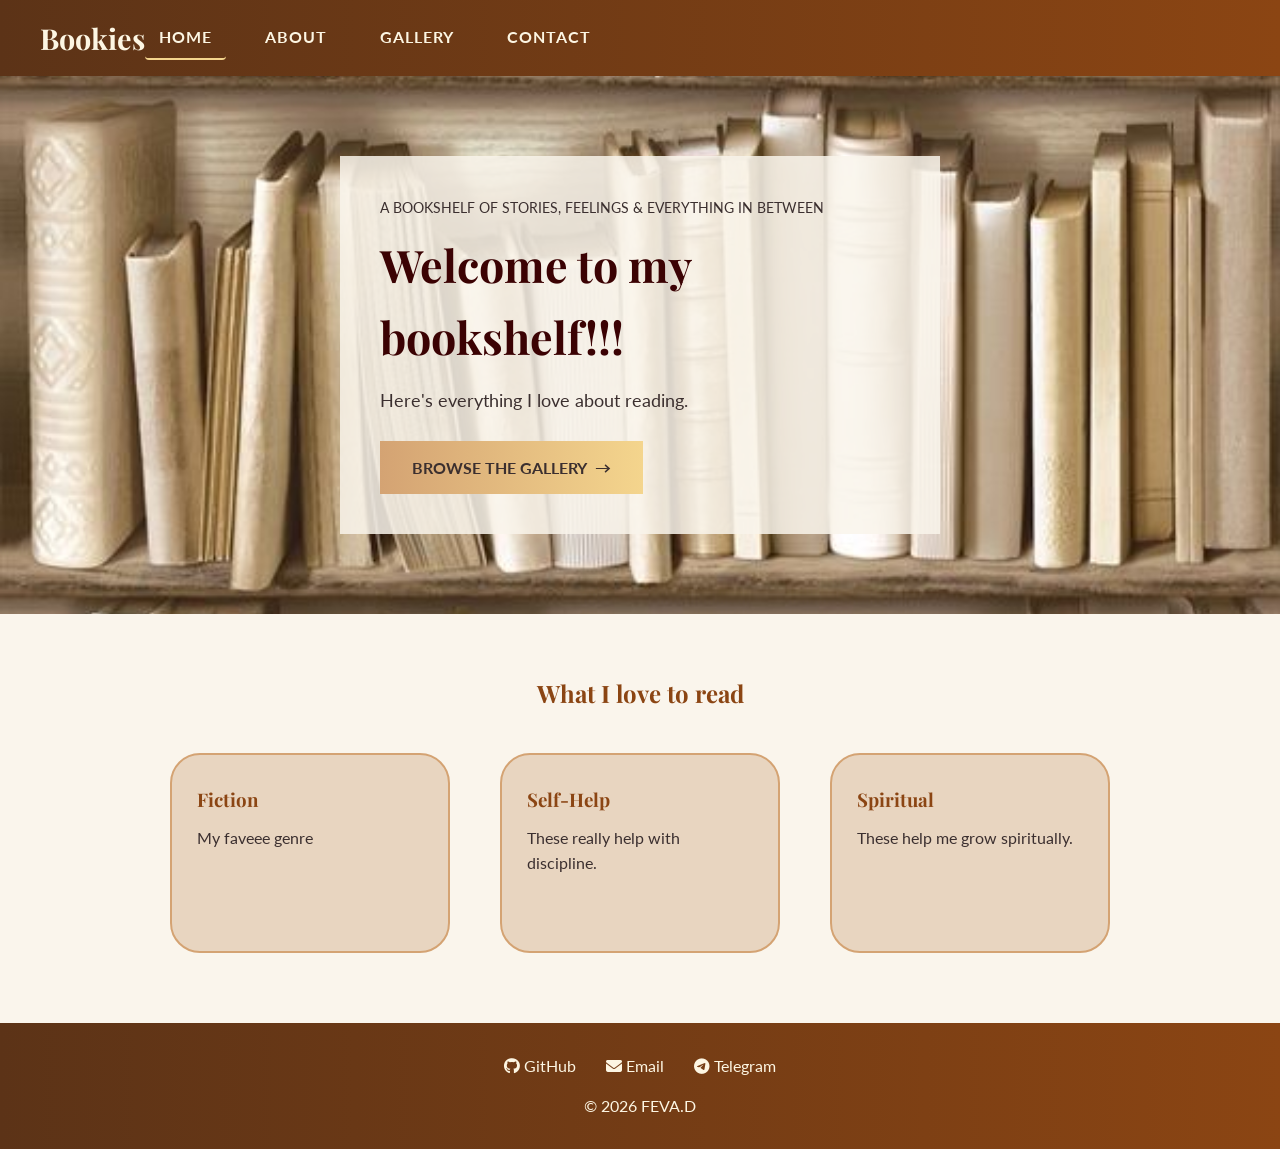
==== index.html @ 8496bc6e "add home page with hero, cards and base styles" ====
<!DOCTYPE html>
<html lang="en">
<head>
  <meta charset="UTF-8">
  <meta name="viewport" content="width=device-width, initial-scale=1.0">
  <title>Bookies</title>

  <!-- Google Fonts: Playfair Display (headings) + Lato (body text) -->
  <link rel="preconnect" href="https://fonts.googleapis.com">
  <link rel="preconnect" href="https://fonts.gstatic.com" crossorigin>
  <link href="https://fonts.googleapis.com/css2?family=Lato:wght@400;700&family=Playfair+Display:wght@400;700&display=swap" rel="stylesheet">
  <link rel="stylesheet" href="https://cdnjs.cloudflare.com/ajax/libs/font-awesome/6.4.0/css/all.min.css">

  <!-- Link to our CSS file -->
  <link rel="stylesheet" href="style.css">
</head>

<body>

  <!-- HEADER -->
  <header>
    <h1>Bookies</h1>
    <nav>
      <a href="index.html" class="active">Home</a>
      <a href="about.html">About</a>
      <a href="gallery.html">Gallery</a>
      <a href="contact.html">Contact</a>
    </nav>
  </header>

  <!-- MAIN -->
  <main>

    <!-- HERO: big banner with a background image -->
    <section class="hero">
      <div class="hero-box">
        <p class="tagline">A bookshelf of stories, feelings &amp; everything in between</p>
        <h2>Welcome to my bookshelf!!!</h2>
        <p>Here's everything I love about reading.</p>
        <a href="gallery.html" class="btn">Browse the gallery</a>
      </div>
    </section>

    <!-- FEATURES: three oval cards -->
    <section class="features">
      <h2>What I love to read</h2>

      <div class="card-row">

        <div class="card">
          <h3>Fiction</h3>
          <p>My faveee genre</p>
        </div>

        <div class="card">
          <h3>Self-Help</h3>
          <p>These really help with discipline.</p>
        </div>

        <div class="card">
          <h3>Spiritual</h3>
          <p>These help me grow spiritually.</p>
        </div>

      </div>
    </section>

  </main>

  <!-- FOOTER -->
  <footer>
    <div class="footer-links">
      <a href="https://github.com/fevendesta" target="_blank" title="Open my GitHub in a new tab"><i class="fa-brands fa-github"></i> GitHub</a>
      <a href="mailto:destafeven905@gmail.com" title="Send me an email"><i class="fa-solid fa-envelope"></i> Email</a>
      <a href="https://t.me/fevaDesta" target="_blank" title="Message me on Telegram"><i class="fa-brands fa-telegram"></i> Telegram</a>
    </div>
    <p>&copy; 2026 FEVA.D</p>
  </footer>

</body>
</html>
---- style.css ----
/* home page */
* {
  margin: 0;
  padding: 0;
  box-sizing: border-box; /* padding and border stay inside the width */
}

/* base style: Lato for body text, Playfair Display for headings */
body {
  font-family: "Lato", Arial, sans-serif;
  font-size: 1rem;
  line-height: 1.6; /* space between lines */
  color: #3b2f2f; /* text color #1: dark brown */
  background-color: #faf5ec;
}

h1, h2, h3 {
  font-family: "Playfair Display", Georgia, serif;
  font-weight: 700;
  color: #8b4513; /* text color #2: warm brown */
}

/* header and navigation */
header {
  display: flex;
  align-items: center; /* vertically centers my items */
  padding: 15px 40px;
  background: linear-gradient(to right, #5c3317, #8b4513);
  position: sticky;
  top: 0; /* stays at the top when scrolling */
  z-index: 100;
}

header h1 {
  color: #fdf6e3;
  font-size: 1.8rem;
}

nav {
  display: flex;
  gap: 25px;
}

nav a {
  text-decoration: none; /* removes the underline */
  text-transform: uppercase;
  font-weight: 700;
  letter-spacing: 1px;
  padding: 8px 14px;
  border-radius: 4px;
  transition: background-color 0.3s ease, color 0.3s ease;
}

/* link states: keep this order (L, V, H, A) */
nav a:link {
  color: #fdf6e3;
}
nav a:visited {
  color: #fdf6e3;
}
nav a:hover {
  background-color: #f4d58d;
  color: #5c3317;
}
nav a:active {
  background-color: #d4a373;
  color: #ffffff;
}

nav a.active {
  border-bottom: 2px solid #f4d58d; /* shows which page I'm on */
}

/* hero (picture section) */
.hero {
  background-image: url("images/hero.jpg");
  background-repeat: no-repeat;
  background-size: cover;
  background-position: center;
  padding: 80px 20px; /* gives the section its height */
}

.hero-box {
  max-width: 600px;
  margin: 0 auto; /* centers the panel */
  padding: 40px;
  background-color: rgba(250, 245, 236, 0.85); /* see-through cream panel */
  text-align: left;
}

.hero .tagline {
  font-size: 0.9rem;
  text-transform: uppercase;
  margin-bottom: 10px;
}

.hero h2 {
  color: #3b0203; /* dark red-brown */
  font-size: 2.8rem;
  margin-bottom: 15px;
}

.hero p {
  color: #3b2f2f;
  font-size: 1.1rem;
  margin-bottom: 25px;
}

/* button: a link styled like a button */
.btn {
  display: inline-block; /* flows like text, but accepts padding */
  padding: 14px 32px;
  background: linear-gradient(to right, #d4a373, #f4d58d);
  color: #3b2f2f;
  text-decoration: none;
  text-transform: uppercase;
  font-weight: 700;
  transition: background 0.3s ease, color 0.3s ease;
}

.btn:hover {
  background: #5c3317;
  color: #fdf6e3;
}

.btn::after {
  content: "→"; /* arrow after the button text */
  margin-left: 8px;
}

/* cards (What I love to read) */
.features {
  padding: 60px 40px;
  text-align: center;
}

.features h2 {
  margin-bottom: 30px;
}

.card-row {
  display: flex; /* puts the cards in a row */
  justify-content: center; /* main axis */
  align-items: center; /* cross axis */
  gap: 30px;
}

.card {
  position: relative;
  width: 280px;
  height: 200px;
  padding: 30px 25px;
  margin: 10px;
  border: 2px solid #d4a373;
  border-radius: 30px; /* oval, rounded corners */
  background-color: #e8d5c0;
  text-align: left;
  transition: transform 0.3s ease;
}

.card h3 {
  margin-bottom: 10px;
}

.card:hover {
  transform: scale(1.05); /* grows on hover */
  outline: 3px solid #f4d58d;
}

/* hero text slides in */
@keyframes slideDown {
  from {
    opacity: 0;
    transform: translateY(-40px); /* starts 40px above */
  }
  to {
    opacity: 1;
    transform: translateY(0);
  }
}

.hero h2 {
  animation: slideDown 1s ease;
}

.hero p {
  animation: slideDown 1s ease 0.5s both; /* starts half a second later */
}

/* footer */
footer {
  padding: 30px 40px;
  background: linear-gradient(to right, #5c3317, #8b4513);
  color: #fdf6e3;
  text-align: center;
}

.footer-links {
  display: flex;
  justify-content: center;
  gap: 30px;
  margin-bottom: 15px;
}

footer a {
  color: #fdf6e3;
  text-decoration: none;
  transition: color 0.3s ease;
}

footer a:hover {
  color: #f4d58d;
}


/* about page */
.about {
  padding: 60px 40px;
}

.about h2 {
  margin-bottom: 15px;
}

.about p {
  margin-bottom: 10px; /* the reset removed paragraph spacing */
}

.about section {
  margin-top: 40px;
  scroll-margin-top: 90px; /* keeps titles clear of the sticky header */
}

.about h3 {
  margin-bottom: 10px;
}

.about ul {
  list-style-type: square;
  padding-left: 30px; /* the reset removed the indent */
}

.about ol {
  list-style-type: decimal;
  padding-left: 30px;
}

.about li {
  margin-bottom: 8px;
}

/* about links: L, V, H, A */
.about a:link {
  color: #8b4513;
}
.about a:visited {
  color: #5c3317;
}
.about a:hover {
  color: #d4a373;
  text-decoration: none;
}
.about a:active {
  color: #3b2f2f;
}

/* "jump to" links as oval boxes */
.about .on-page a {
  display: inline-block;
  margin: 10px 8px 0 0;
  padding: 8px 20px;
  border: 2px solid #d4a373;
  border-radius: 30px; /* the oval shape */
  background-color: #e8d5c0;
  text-decoration: none;
  transition: background-color 0.3s ease, color 0.3s ease;
}

.about .on-page a:link {
  color: #5c3317;
}
.about .on-page a:visited {
  color: #5c3317;
}
.about .on-page a:hover {
  background-color: #8b4513;
  color: #fdf6e3;
}
.about .on-page a:active {
  background-color: #5c3317;
  color: #ffffff;
}

/* table */
table {
  width: 100%;
  border-collapse: collapse; /* merges cell borders into one line */
}

th, td {
  padding: 12px 15px;
  border: 1px solid #d4a373;
  text-align: center;
}

thead th {
  background-color: #8b4513;
  color: #fdf6e3;
}


/* gallery page */
.gallery-page {
  padding: 60px 40px;
  text-align: center;
}

.gallery-page h2 {
  margin-bottom: 30px;
}

.gallery {
  display: grid;
  grid-template-columns: repeat(3, 1fr); /* 3 equal columns */
  gap: 10px;
}

.book img {
  display: block;
  width: 60%;
  margin: 0 auto; /* centers the image */
}

.book a {
  display: inline-block;
  margin-top: 8px;
  font-weight: 700;
  color: #8b4513;
  transition: color 0.3s ease;
}

.book a:hover {
  color: #d4a373;
}


/* contact page */
.contact-page {
  padding: 60px 40px;
  text-align: center;
}

.contact-page h2 {
  margin-bottom: 10px;
  font-size: 2.2rem;
}

.contact-page p {
  margin-bottom: 10px;
}

form {
  position: relative; /* reference point for the badge */
  max-width: 600px;
  margin: 50px auto 0; /* centered on the page */
  padding: 40px 30px 30px;
  background-color: #ffffff;
  border: 2px solid #d4a373;
  border-radius: 30px;
  box-shadow: 0 8px 20px rgba(92, 51, 23, 0.15);
  text-align: left;
}

/* badge on the form corner (absolute inside relative) */
form::before {
  content: "Readers are Leaders!!!";
  position: absolute;
  top: -16px;
  right: 30px;
  z-index: 2; /* sits above the form border */
  background: linear-gradient(to right, #5c3317, #8b4513);
  color: #fdf6e3;
  padding: 6px 18px;
  border-radius: 20px;
  font-size: 0.85rem;
  font-weight: 700;
}

form > label {
  display: block; /* one label per line */
  margin-bottom: 6px;
  font-weight: 700;
  color: #5c3317;
}

.contact-page .group-title {
  margin-bottom: 8px;
  font-weight: 700;
  color: #5c3317;
}

input[type="text"],
input[type="number"],
textarea {
  display: block;
  width: 100%;
  padding: 12px 15px;
  margin-bottom: 22px;
  border: 2px solid #d4a373;
  border-radius: 15px;
  background-color: #faf5ec;
  font-family: "Lato", Arial, sans-serif; /* fields don't inherit the font by default */
  font-size: 1rem;
  color: #3b2f2f;
  transition: border-color 0.3s ease, background-color 0.3s ease, box-shadow 0.3s ease;
}

textarea {
  resize: vertical; /* can only stretch up and down */
}

input[type="text"]:hover,
input[type="number"]:hover,
textarea:hover {
  border-color: #8b4513;
}

input[type="text"]:focus,
input[type="number"]:focus,
textarea:focus {
  outline: none;
  border-color: #5c3317;
  background-color: #ffffff;
  box-shadow: 0 0 0 4px rgba(212, 163, 115, 0.4); /* glow ring when clicked into */
}

.options {
  margin-bottom: 22px;
}

.options input {
  accent-color: #8b4513; /* brown radios and checkboxes */
  margin-right: 4px;
}

.options label {
  display: inline-block;
  margin-right: 18px;
  cursor: pointer;
}

input[type="range"] {
  display: block;
  width: 100%;
  margin-bottom: 22px;
  accent-color: #8b4513;
}

button {
  display: block;
  width: 100%;
  padding: 14px 30px;
  border: none;
  border-radius: 30px;
  background: linear-gradient(to right, #5c3317, #8b4513);
  color: #fdf6e3;
  font-family: "Lato", Arial, sans-serif;
  font-size: 1rem;
  font-weight: 700;
  text-transform: uppercase;
  cursor: pointer;
  transition: transform 0.3s ease, box-shadow 0.3s ease;
}

button i {
  margin-right: 6px; /* space between icon and text */
}

button:hover {
  transform: scale(1.03);
  box-shadow: 0 6px 14px rgba(92, 51, 23, 0.3);
}


/* tablets */
@media screen and (max-width: 1024px) {
  header {
    padding: 15px 25px;
  }

  .hero h2 {
    font-size: 2.2rem; /* smaller heading */
  }

  .card-row {
    flex-wrap: wrap; /* cards drop to a new line */
  }

  .gallery {
    grid-template-columns: repeat(2, 1fr); /* 2 columns instead of 3 */
  }
}

/* phones */
@media screen and (max-width: 600px) {
  header {
    flex-direction: column; /* name above the nav */
    gap: 10px;
  }

  nav {
    flex-wrap: wrap;
    justify-content: center;
    gap: 10px;
  }

  .hero {
    padding: 40px 15px;
  }

  .hero-box {
    padding: 25px;
  }

  .hero h2 {
    font-size: 1.8rem;
  }

  .hero .tagline {
    display: none; /* hidden on small screens */
  }

  .features,
  .about,
  .gallery-page,
  .contact-page {
    padding: 40px 20px;
  }

  .card-row {
    flex-direction: column; /* cards stack */
  }

  .card {
    width: 100%;
    height: auto;
  }

  .gallery {
    grid-template-columns: 1fr; /* 1 column */
  }

  .book img {
    width: 100%;
  }

  th, td {
    padding: 8px 6px;
    font-size: 0.85rem; /* the table fits on small screens */
  }

  form {
    padding: 35px 20px 25px;
  }

  .footer-links {
    flex-direction: column; /* footer links stack */
    gap: 10px;
  }
}
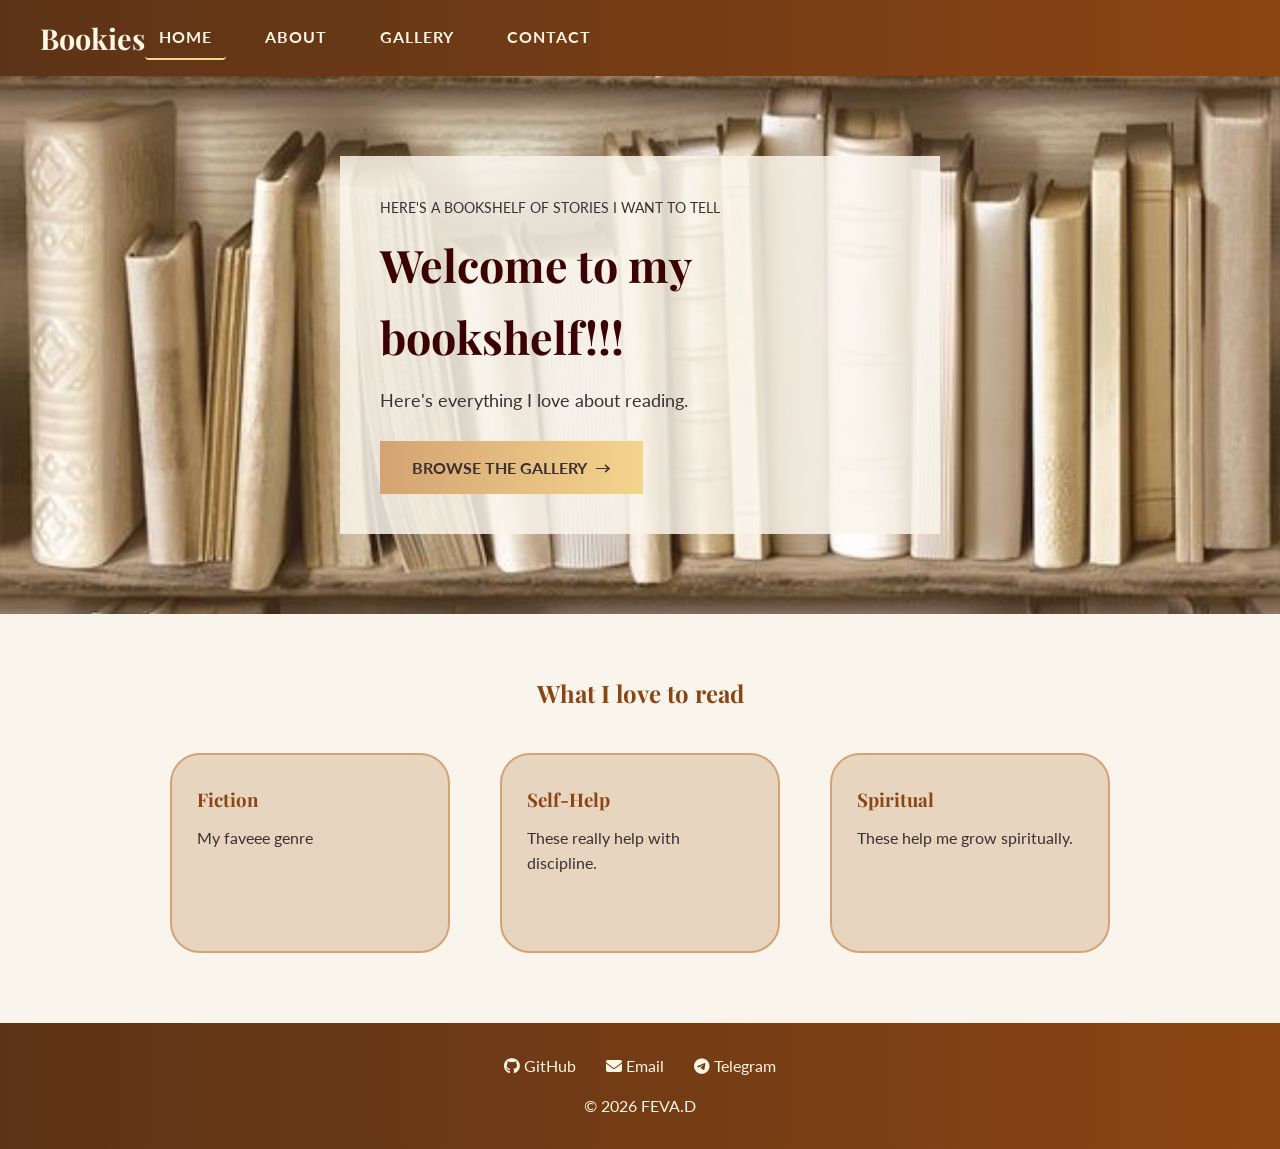
==== commit ba68c174: "organize files into css and pages folders" ====
--- a/index.html
+++ b/index.html
@@ -12,7 +12,7 @@
   <link rel="stylesheet" href="https://cdnjs.cloudflare.com/ajax/libs/font-awesome/6.4.0/css/all.min.css">
 
   <!-- Link to our CSS file -->
-  <link rel="stylesheet" href="style.css">
+  <link rel="stylesheet" href="css/style.css">
 </head>
 
 <body>
@@ -22,9 +22,9 @@
     <h1>Bookies</h1>
     <nav>
       <a href="index.html" class="active">Home</a>
-      <a href="about.html">About</a>
-      <a href="gallery.html">Gallery</a>
-      <a href="contact.html">Contact</a>
+      <a href="pages/about.html">About</a>
+      <a href="pages/gallery.html">Gallery</a>
+      <a href="pages/contact.html">Contact</a>
     </nav>
   </header>
 
@@ -34,10 +34,10 @@
     <!-- HERO: big banner with a background image -->
     <section class="hero">
       <div class="hero-box">
-        <p class="tagline">A bookshelf of stories, feelings &amp; everything in between</p>
+        <p class="tagline">Here's a bookshelf of stories i want to tell</p>
         <h2>Welcome to my bookshelf!!!</h2>
         <p>Here's everything I love about reading.</p>
-        <a href="gallery.html" class="btn">Browse the gallery</a>
+        <a href="pages/gallery.html" class="btn">Browse the gallery</a>
       </div>
     </section>
 
--- a/css/style.css
+++ b/css/style.css
@@ -0,0 +1,574 @@
+/* home page */
+* {
+  margin: 0;
+  padding: 0;
+  box-sizing: border-box; /* padding and border stay inside the width */
+}
+
+/* base style: Lato for body text, Playfair Display for headings */
+body {
+  font-family: "Lato", Arial, sans-serif;
+  font-size: 1rem;
+  line-height: 1.6; /* space between lines */
+  color: #3b2f2f; /* text color #1: dark brown */
+  background-color: #faf5ec;
+}
+
+h1, h2, h3 {
+  font-family: "Playfair Display", Georgia, serif;
+  font-weight: 700;
+  color: #8b4513; /* text color #2: warm brown */
+}
+
+/* header and navigation */
+header {
+  display: flex;
+  align-items: center; /* vertically centers my items */
+  padding: 15px 40px;
+  background: linear-gradient(to right, #5c3317, #8b4513);
+  position: sticky;
+  top: 0; /* stays at the top when scrolling */
+  z-index: 100;
+}
+
+header h1 {
+  color: #fdf6e3;
+  font-size: 1.8rem;
+}
+
+nav {
+  display: flex;
+  gap: 25px;
+}
+
+nav a {
+  text-decoration: none; /* removes the underline */
+  text-transform: uppercase;
+  font-weight: 700;
+  letter-spacing: 1px;
+  padding: 8px 14px;
+  border-radius: 4px;
+  transition: background-color 0.3s ease, color 0.3s ease;
+}
+
+/* link states: keep this order (L, V, H, A) */
+nav a:link {
+  color: #fdf6e3;
+}
+nav a:visited {
+  color: #fdf6e3;
+}
+nav a:hover {
+  background-color: #f4d58d;
+  color: #5c3317;
+}
+nav a:active {
+  background-color: #d4a373;
+  color: #ffffff;
+}
+
+nav a.active {
+  border-bottom: 2px solid #f4d58d; /* shows which page I'm on */
+}
+
+/* hero (picture section) */
+.hero {
+  background-image: url("../images/hero.jpg"); /* ../ goes up out of the css folder */
+  background-repeat: no-repeat;
+  background-size: cover;
+  background-position: center;
+  padding: 80px 20px; /* gives the section its height */
+}
+
+.hero-box {
+  max-width: 600px;
+  margin: 0 auto; /* centers the panel */
+  padding: 40px;
+  background-color: rgba(250, 245, 236, 0.85); /* see-through cream panel */
+  text-align: left;
+}
+
+.hero .tagline {
+  font-size: 0.9rem;
+  text-transform: uppercase;
+  margin-bottom: 10px;
+}
+
+.hero h2 {
+  color: #3b0203; /* dark red-brown */
+  font-size: 2.8rem;
+  margin-bottom: 15px;
+}
+
+.hero p {
+  color: #3b2f2f;
+  font-size: 1.1rem;
+  margin-bottom: 25px;
+}
+
+/* button: a link styled like a button */
+.btn {
+  display: inline-block; /* flows like text, but accepts padding */
+  padding: 14px 32px;
+  background: linear-gradient(to right, #d4a373, #f4d58d);
+  color: #3b2f2f;
+  text-decoration: none;
+  text-transform: uppercase;
+  font-weight: 700;
+  transition: background 0.3s ease, color 0.3s ease;
+}
+
+.btn:hover {
+  background: #5c3317;
+  color: #fdf6e3;
+}
+
+.btn::after {
+  content: "→"; /* arrow after the button text */
+  margin-left: 8px;
+}
+
+/* cards (What I love to read) */
+.features {
+  padding: 60px 40px;
+  text-align: center;
+}
+
+.features h2 {
+  margin-bottom: 30px;
+}
+
+.card-row {
+  display: flex; /* puts the cards in a row */
+  justify-content: center; /* main axis */
+  align-items: center; /* cross axis */
+  gap: 30px;
+}
+
+.card {
+  position: relative;
+  width: 280px;
+  height: 200px;
+  padding: 30px 25px;
+  margin: 10px;
+  border: 2px solid #d4a373;
+  border-radius: 30px; /* oval, rounded corners */
+  background-color: #e8d5c0;
+  text-align: left;
+  transition: transform 0.3s ease;
+}
+
+.card h3 {
+  margin-bottom: 10px;
+}
+
+.card:hover {
+  transform: scale(1.05); /* grows on hover */
+  outline: 3px solid #f4d58d;
+}
+
+/* hero text slides in */
+@keyframes slideDown {
+  from {
+    opacity: 0;
+    transform: translateY(-40px); /* starts 40px above */
+  }
+  to {
+    opacity: 1;
+    transform: translateY(0);
+  }
+}
+
+.hero h2 {
+  animation: slideDown 1s ease;
+}
+
+.hero p {
+  animation: slideDown 1s ease 0.5s both; /* starts half a second later */
+}
+
+/* footer */
+footer {
+  padding: 30px 40px;
+  background: linear-gradient(to right, #5c3317, #8b4513);
+  color: #fdf6e3;
+  text-align: center;
+}
+
+.footer-links {
+  display: flex;
+  justify-content: center;
+  gap: 30px;
+  margin-bottom: 15px;
+}
+
+footer a {
+  color: #fdf6e3;
+  text-decoration: none;
+  transition: color 0.3s ease;
+}
+
+footer a:hover {
+  color: #f4d58d;
+}
+
+
+/* about page */
+.about {
+  padding: 60px 40px;
+}
+
+.about h2 {
+  margin-bottom: 15px;
+}
+
+.about p {
+  margin-bottom: 10px; /* the reset removed paragraph spacing */
+}
+
+.about section {
+  margin-top: 40px;
+  scroll-margin-top: 90px; /* keeps titles clear of the sticky header */
+}
+
+.about h3 {
+  margin-bottom: 10px;
+}
+
+.about ul {
+  list-style-type: square;
+  padding-left: 30px; /* the reset removed the indent */
+}
+
+.about ol {
+  list-style-type: decimal;
+  padding-left: 30px;
+}
+
+.about li {
+  margin-bottom: 8px;
+}
+
+/* about links: L, V, H, A */
+.about a:link {
+  color: #8b4513;
+}
+.about a:visited {
+  color: #5c3317;
+}
+.about a:hover {
+  color: #d4a373;
+  text-decoration: none;
+}
+.about a:active {
+  color: #3b2f2f;
+}
+
+.about p a {
+  display: inline; /* links stay inline with the text */
+}
+
+/* "jump to" links as oval boxes */
+.about .on-page a {
+  display: inline-block;
+  margin: 10px 8px 0 0;
+  padding: 8px 20px;
+  border: 2px solid #d4a373;
+  border-radius: 30px; /* the oval shape */
+  background-color: #e8d5c0;
+  text-decoration: none;
+  transition: background-color 0.3s ease, color 0.3s ease;
+}
+
+.about .on-page a:link {
+  color: #5c3317;
+}
+.about .on-page a:visited {
+  color: #5c3317;
+}
+.about .on-page a:hover {
+  background-color: #8b4513;
+  color: #fdf6e3;
+}
+.about .on-page a:active {
+  background-color: #5c3317;
+  color: #ffffff;
+}
+
+/* table */
+table {
+  width: 100%;
+  border-collapse: collapse; /* merges cell borders into one line */
+}
+
+th, td {
+  padding: 12px 15px;
+  border: 1px solid #d4a373;
+  text-align: center;
+}
+
+thead th {
+  background-color: #8b4513;
+  color: #fdf6e3;
+}
+
+
+/* gallery page */
+.gallery-page {
+  padding: 60px 40px;
+  text-align: center;
+}
+
+.gallery-page h2 {
+  margin-bottom: 30px;
+}
+
+.gallery {
+  display: grid;
+  grid-template-columns: repeat(3, 1fr); /* 3 equal columns */
+  gap: 10px;
+}
+
+.book img {
+  display: block;
+  width: 60%;
+  margin: 0 auto; /* centers the image */
+}
+
+.book a {
+  display: inline-block;
+  margin-top: 8px;
+  font-weight: 700;
+  color: #8b4513;
+  transition: color 0.3s ease;
+}
+
+.book a:hover {
+  color: #d4a373;
+}
+
+
+/* contact page */
+.contact-page {
+  padding: 60px 40px;
+  text-align: center;
+}
+
+.contact-page h2 {
+  margin-bottom: 10px;
+  font-size: 2.2rem;
+}
+
+.contact-page p {
+  margin-bottom: 10px;
+}
+
+form {
+  position: relative; /* reference point for the badge */
+  max-width: 600px;
+  margin: 50px auto 0; /* centered on the page */
+  padding: 40px 30px 30px;
+  background-color: #ffffff;
+  border: 2px solid #d4a373;
+  border-radius: 30px;
+  box-shadow: 0 8px 20px rgba(92, 51, 23, 0.15);
+  text-align: left;
+}
+
+/* badge on the form corner (absolute inside relative) */
+form::before {
+  content: "Readers are Leaders!!!";
+  position: absolute;
+  top: -16px;
+  right: 30px;
+  z-index: 2; /* sits above the form border */
+  background: linear-gradient(to right, #5c3317, #8b4513);
+  color: #fdf6e3;
+  padding: 6px 18px;
+  border-radius: 20px;
+  font-size: 0.85rem;
+  font-weight: 700;
+}
+
+form > label {
+  display: block; /* one label per line */
+  margin-bottom: 6px;
+  font-weight: 700;
+  color: #5c3317;
+}
+
+.contact-page .group-title {
+  margin-bottom: 8px;
+  font-weight: 700;
+  color: #5c3317;
+}
+
+input[type="text"],
+input[type="number"],
+textarea {
+  display: block;
+  width: 100%;
+  padding: 12px 15px;
+  margin-bottom: 22px;
+  border: 2px solid #d4a373;
+  border-radius: 15px;
+  background-color: #faf5ec;
+  font-family: "Lato", Arial, sans-serif; /* fields don't inherit the font by default */
+  font-size: 1rem;
+  color: #3b2f2f;
+  transition: border-color 0.3s ease, background-color 0.3s ease, box-shadow 0.3s ease;
+}
+
+textarea {
+  resize: vertical; /* can only stretch up and down */
+}
+
+input[type="text"]:hover,
+input[type="number"]:hover,
+textarea:hover {
+  border-color: #8b4513;
+}
+
+input[type="text"]:focus,
+input[type="number"]:focus,
+textarea:focus {
+  outline: none;
+  border-color: #5c3317;
+  background-color: #ffffff;
+  box-shadow: 0 0 0 4px rgba(212, 163, 115, 0.4); /* glow ring when clicked into */
+}
+
+.options {
+  margin-bottom: 22px;
+}
+
+.options input {
+  accent-color: #8b4513; /* brown radios and checkboxes */
+  margin-right: 4px;
+}
+
+.options label {
+  display: inline-block;
+  margin-right: 18px;
+  cursor: pointer;
+}
+
+input[type="range"] {
+  display: block;
+  width: 100%;
+  margin-bottom: 22px;
+  accent-color: #8b4513;
+}
+
+button {
+  display: block;
+  width: 100%;
+  padding: 14px 30px;
+  border: none;
+  border-radius: 30px;
+  background: linear-gradient(to right, #5c3317, #8b4513);
+  color: #fdf6e3;
+  font-family: "Lato", Arial, sans-serif;
+  font-size: 1rem;
+  font-weight: 700;
+  text-transform: uppercase;
+  cursor: pointer;
+  transition: transform 0.3s ease, box-shadow 0.3s ease;
+}
+
+button i {
+  margin-right: 6px; /* space between icon and text */
+}
+
+button:hover {
+  transform: scale(1.03);
+  box-shadow: 0 6px 14px rgba(92, 51, 23, 0.3);
+}
+
+
+/* tablets */
+@media screen and (max-width: 1024px) {
+  header {
+    padding: 15px 25px;
+  }
+
+  .hero h2 {
+    font-size: 2.2rem; /* smaller heading */
+  }
+
+  .card-row {
+    flex-wrap: wrap; /* cards drop to a new line */
+  }
+
+  .gallery {
+    grid-template-columns: repeat(2, 1fr); /* 2 columns instead of 3 */
+  }
+}
+
+/* phones */
+@media screen and (max-width: 600px) {
+  header {
+    flex-direction: column; /* name above the nav */
+    gap: 10px;
+  }
+
+  nav {
+    flex-wrap: wrap;
+    justify-content: center;
+    gap: 10px;
+  }
+
+  .hero {
+    padding: 40px 15px;
+  }
+
+  .hero-box {
+    padding: 25px;
+  }
+
+  .hero h2 {
+    font-size: 1.8rem;
+  }
+
+  .hero .tagline {
+    display: none; /* hidden on small screens */
+  }
+
+  .features,
+  .about,
+  .gallery-page,
+  .contact-page {
+    padding: 40px 20px;
+  }
+
+  .card-row {
+    flex-direction: column; /* cards stack */
+  }
+
+  .card {
+    width: 100%;
+    height: auto;
+  }
+
+  .gallery {
+    grid-template-columns: 1fr; /* 1 column */
+  }
+
+  .book img {
+    width: 100%;
+  }
+
+  th, td {
+    padding: 8px 6px;
+    font-size: 0.85rem; /* the table fits on small screens */
+  }
+
+  form {
+    padding: 35px 20px 25px;
+  }
+
+  .footer-links {
+    flex-direction: column; /* footer links stack */
+    gap: 10px;
+  }
+}
